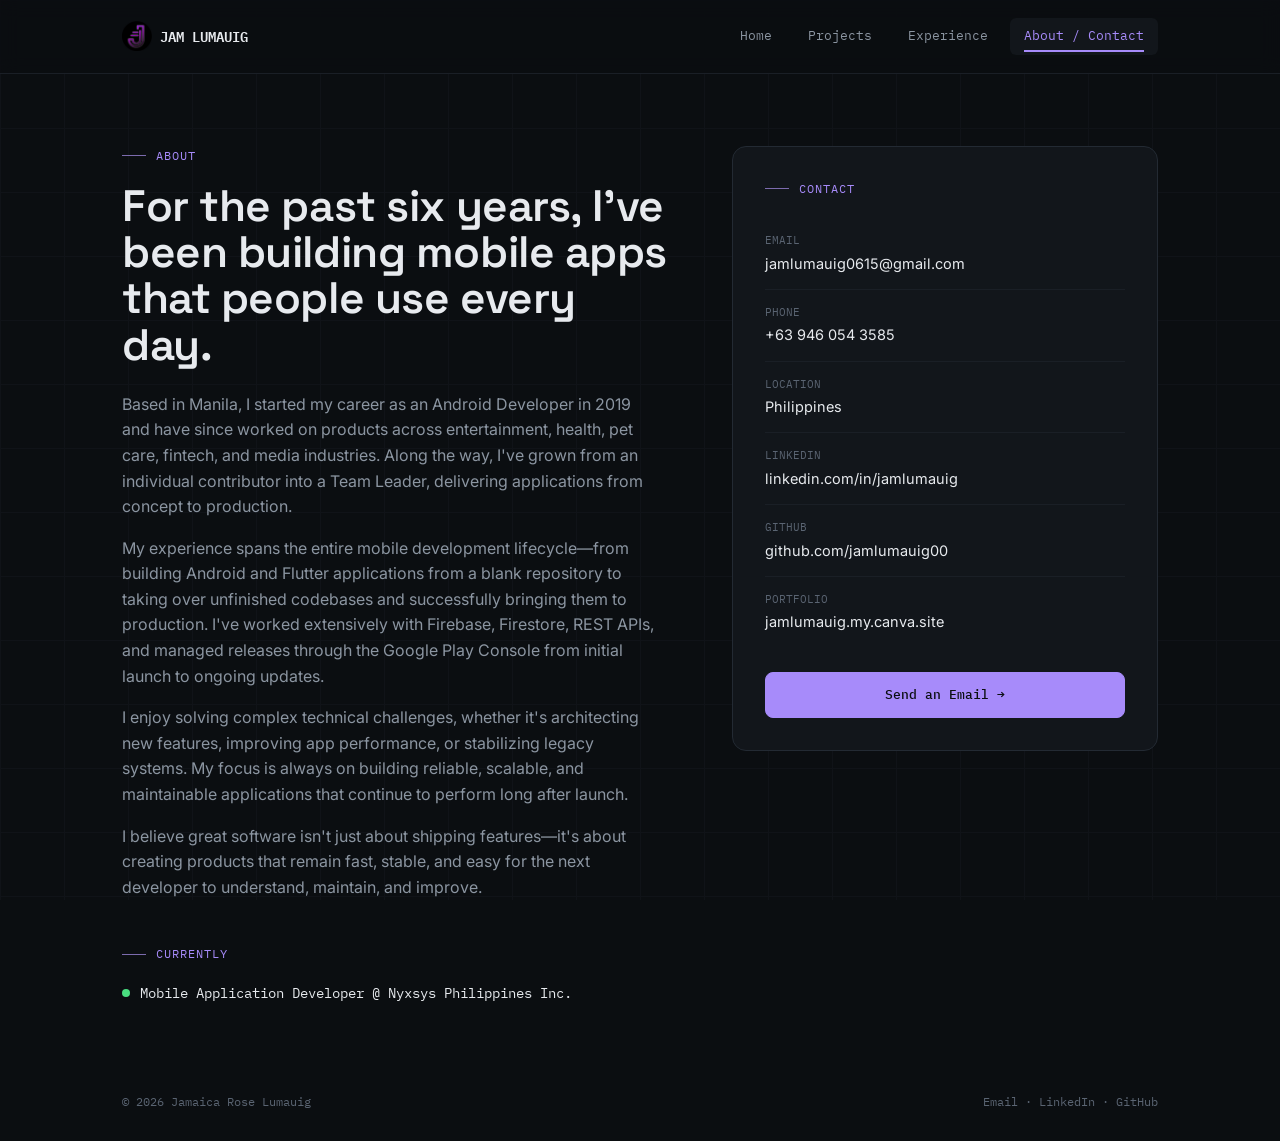
==== about.html @ c299384c "portfolio ni jam" ====
<!DOCTYPE html>
<html lang="en">
<head>
<meta charset="UTF-8">
<meta name="viewport" content="width=device-width, initial-scale=1.0">
<title>About &amp; Contact — Jamaica Rose Lumauig</title>
<link rel="icon" type="image/png" href="assets/navlogo.png">
<link rel="stylesheet" href="style.css">
</head>
<body>

<header class="site-nav">
  <div class="nav-inner">
    <a href="index.html" class="nav-mark">
      <img src="assets/navlogo.png" alt="Jamaica Rose Lumauig" class="nav-mark-logo">
      <span>JAM LUMAUIG</span>
    </a>
    <nav class="nav-links">
      <a href="index.html">Home</a>
      <a href="projects.html">Projects</a>
      <a href="experience.html">Experience</a>
      <a href="about.html" class="active">About / Contact</a>
    </nav>
  </div>
</header>

<main class="wrap">

  <section class="section" style="padding-top:72px;">
    <div style="display:flex; gap:56px; flex-wrap:wrap;">

      <div style="flex:1.3; min-width:320px;">
        <div class="eyebrow load-in load-in-1">About</div>
        <h1 class="load-in load-in-2" style="font-size:clamp(32px,4.5vw,44px);">For the past six years, I've been building mobile apps that people use every day.</h1>

       <p class="load-in load-in-3" style="color:var(--text-dim); font-size:16px; margin-top:24px; max-width:540px;">
        Based in Manila, I started my career as an Android Developer in 2019 and have since worked on products across entertainment, health, pet care, fintech, and media industries. Along the way, I've grown from an individual contributor into a Team Leader, delivering applications from concept to production.
      </p>

      <p class="load-in load-in-3" style="color:var(--text-dim); font-size:16px; margin-top:16px; max-width:540px;">
        My experience spans the entire mobile development lifecycle—from building Android and Flutter applications from a blank repository to taking over unfinished codebases and successfully bringing them to production. I've worked extensively with Firebase, Firestore, REST APIs, and managed releases through the Google Play Console from initial launch to ongoing updates.
      </p>

      <p class="load-in load-in-4" style="color:var(--text-dim); font-size:16px; margin-top:16px; max-width:540px;">
        I enjoy solving complex technical challenges, whether it's architecting new features, improving app performance, or stabilizing legacy systems. My focus is always on building reliable, scalable, and maintainable applications that continue to perform long after launch.
      </p>

      <p class="load-in load-in-4" style="color:var(--text-dim); font-size:16px; margin-top:16px; max-width:540px;">
        I believe great software isn't just about shipping features—it's about creating products that remain fast, stable, and easy for the next developer to understand, maintain, and improve.
      </p>
        <div class="eyebrow load-in load-in-4" style="margin-top:44px;">Currently</div>
        <div class="load-in load-in-4" style="display:flex; align-items:center; gap:10px; font-family:var(--font-mono); font-size:14px;">
          <span class="pulse" style="width:8px; height:8px; border-radius:50%; background:var(--signal); display:inline-block;"></span>
          Mobile Application Developer @ Nyxsys Philippines Inc.
        </div>
      </div>

      <!-- CONTACT CARD -->
      <div style="flex:1; min-width:280px;">
        <div class="reveal lift-card" style="background:var(--bg-raised); border:1px solid var(--border); border-radius:14px; padding:32px; position:sticky; top:96px;">
          <div class="eyebrow" style="margin-bottom:20px;">Contact</div>

          <a href="mailto:jamlumauig0615@gmail.com" style="display:flex; flex-direction:column; gap:2px; padding:14px 0; border-bottom:1px solid var(--border-soft);">
            <span style="font-family:var(--font-mono); font-size:11px; color:var(--text-faint);">EMAIL</span>
            <span style="font-size:14.5px;">jamlumauig0615@gmail.com</span>
          </a>

          <a href="tel:+639460543585" style="display:flex; flex-direction:column; gap:2px; padding:14px 0; border-bottom:1px solid var(--border-soft);">
            <span style="font-family:var(--font-mono); font-size:11px; color:var(--text-faint);">PHONE</span>
            <span style="font-size:14.5px;">+63 946 054 3585</span>
          </a>

          <div style="display:flex; flex-direction:column; gap:2px; padding:14px 0; border-bottom:1px solid var(--border-soft);">
            <span style="font-family:var(--font-mono); font-size:11px; color:var(--text-faint);">LOCATION</span>
            <span style="font-size:14.5px;">Philippines</span>
          </div>

          <a href="https://linkedin.com/in/jamlumauig" style="display:flex; flex-direction:column; gap:2px; padding:14px 0; border-bottom:1px solid var(--border-soft);">
            <span style="font-family:var(--font-mono); font-size:11px; color:var(--text-faint);">LINKEDIN</span>
            <span style="font-size:14.5px;">linkedin.com/in/jamlumauig</span>
          </a>

          <a href="https://github.com/jamlumauig00" style="display:flex; flex-direction:column; gap:2px; padding:14px 0; border-bottom:1px solid var(--border-soft);">
            <span style="font-family:var(--font-mono); font-size:11px; color:var(--text-faint);">GITHUB</span>
            <span style="font-size:14.5px;">github.com/jamlumauig00</span>
          </a>

          <a href="https://jamlumauig.my.canva.site" style="display:flex; flex-direction:column; gap:2px; padding:14px 0;">
            <span style="font-family:var(--font-mono); font-size:11px; color:var(--text-faint);">PORTFOLIO</span>
            <span style="font-size:14.5px;">jamlumauig.my.canva.site</span>
          </a>

          <a href="mailto:jamlumauig0615@gmail.com" class="btn btn-primary" style="width:100%; justify-content:center; margin-top:24px;">Send an Email →</a>
        </div>
      </div>

    </div>
  </section>

</main>

<footer class="wrap">
  <span>© 2026 Jamaica Rose Lumauig</span>
  <span>
    <a href="mailto:jamlumauig0615@gmail.com">Email</a> ·
    <a href="https://linkedin.com/in/jamlumauig">LinkedIn</a> ·
    <a href="https://github.com/jamlumauig00">GitHub</a>
  </span>
</footer>

<script src="script.js"></script>
</body>
</html>
---- style.css ----
/* ============================================
   Jamaica Rose Lumauig — Mobile Dev Portfolio
   ============================================ */

@import url('https://fonts.googleapis.com/css2?family=Space+Grotesk:wght@400;500;600;700&family=IBM+Plex+Mono:wght@400;500;600&family=Inter:wght@400;500;600&display=swap');

:root {
  --bg: #0B0E11;
  --bg-raised: #12161B;
  --bg-raised-2: #171C22;
  --border: #232A33;
  --border-soft: #1A1F26;
  --text: #E7EAEE;
  --text-dim: #8B95A1;
  --text-faint: #5A6472;
  --accent: #A78BFA;
  --accent-dim: #7C6BAE;
  --signal: #4ADE80;
  --signal-dim: #2F8F5A;

  --font-display: 'Space Grotesk', sans-serif;
  --font-mono: 'IBM Plex Mono', monospace;
  --font-body: 'Inter', sans-serif;
}

* { box-sizing: border-box; margin: 0; padding: 0; }

html { scroll-behavior: smooth; }

html, body { overflow-x: hidden; }

body {
  background: var(--bg);
  color: var(--text);
  font-family: var(--font-body);
  line-height: 1.6;
  -webkit-font-smoothing: antialiased;
  overflow-wrap: break-word;
  padding-bottom: 30px;
}

body::before {
  content: '';
  position: fixed;
  inset: 0;
  background-image:
    linear-gradient(var(--border-soft) 1px, transparent 1px),
    linear-gradient(90deg, var(--border-soft) 1px, transparent 1px);
  background-size: 64px 64px;
  opacity: 0.35;
  pointer-events: none;
  z-index: 0;
}

a { color: inherit; text-decoration: none; }

.wrap {
  max-width: 1100px;
  margin: 0 auto;
  padding: 0 32px;
  position: relative;
  z-index: 1;
}

/* ---------- Nav ---------- */
header.site-nav {
  position: sticky;
  top: 0;
  z-index: 50;
  background: rgba(11, 14, 17, 0.85);
  backdrop-filter: blur(10px);
  border-bottom: 1px solid var(--border-soft);
}

.nav-inner {
  max-width: 1100px;
  margin: 0 auto;
  padding: 18px 32px;
  display: flex;
  justify-content: space-between;
  align-items: center;
}

.nav-mark {
  font-family: var(--font-mono);
  font-size: 14px;
  font-weight: 600;
  color: var(--text);
  display: flex;
  align-items: center;
  gap: 8px;
}

.nav-mark img {
  display: block;
}

.nav-mark-logo {
  width: 30px;
  height: 30px;
  object-fit: contain;
  border-radius: 8px;
}

.brand-logo-wrap {
  display: inline-flex;
  align-items: center;
  justify-content: center;
  width: min(180px, 100%);
  margin-bottom: 18px;
}

.brand-logo {
  width: 100%;
  height: auto;
  display: block;
  object-fit: contain;
}

.sr-only {
  position: absolute;
  width: 20px;
  height: 10px;
  padding: 0;
  margin: -1px;
  clip: rect(0, 0, 0, 0);
  white-space: nowrap;
color: wheat;}


.nav-links {
  display: flex;
  gap: 8px;
  font-family: var(--font-mono);
  font-size: 13px;
}

.nav-links a {
  padding: 8px 14px;
  border-radius: 6px;
  color: var(--text-dim);
  transition: color 0.15s, background 0.15s;
}

.nav-links a:hover { color: var(--text); background: var(--bg-raised); }
.nav-links a.active { color: var(--accent); background: var(--bg-raised); }

/* ---------- Eyebrow / labels ---------- */
.eyebrow {
  font-family: var(--font-mono);
  font-size: 12px;
  letter-spacing: 0.08em;
  text-transform: uppercase;
  color: var(--accent);
  display: flex;
  align-items: center;
  gap: 10px;
  margin-bottom: 18px;
}

.eyebrow::before {
  content: '';
  width: 24px;
  height: 1px;
  background: var(--accent-dim);
}

/* ---------- Headings ---------- */
h1, h2, h3 {
  font-family: var(--font-display);
  font-weight: 600;
  letter-spacing: -0.01em;
  color: var(--text);
}

h1 { font-size: clamp(40px, 6vw, 64px); line-height: 1.05; }
h2 { font-size: clamp(28px, 4vw, 38px); line-height: 1.15; }
h3 { font-size: 19px; }

.section {
  padding: 88px 0;
  border-bottom: 1px solid var(--border-soft);
  position: relative;
  z-index: 1;
}

.section:last-of-type { border-bottom: none; }

/* ---------- Buttons ---------- */
.btn {
  display: inline-flex;
  align-items: center;
  gap: 8px;
  font-family: var(--font-mono);
  font-size: 13px;
  font-weight: 500;
  padding: 12px 22px;
  border-radius: 8px;
  border: 1px solid var(--border);
  transition: border-color 0.15s, transform 0.15s, background 0.15s;
}

.btn-primary {
  background: var(--accent);
  color: #0B0E11;
  border-color: var(--accent);
}
.btn-primary:hover { transform: translateY(-1px); background: #B8A2FC; }

.btn-ghost {
  color: var(--text);
  background: var(--bg-raised);
}
.btn-ghost:hover { border-color: var(--accent-dim); transform: translateY(-1px); }

/* ---------- Tags / tech pills ---------- */
.tag-row {
  display: flex;
  flex-wrap: wrap;
  gap: 8px;
}

.tag {
  font-family: var(--font-mono);
  font-size: 12px;
  padding: 5px 11px;
  border-radius: 5px;
  background: var(--bg-raised);
  border: 1px solid var(--border);
  color: var(--text-dim);
}

/* ---------- Phone frame (signature element) ---------- */
.phone-frame {
  width: 220px;
  height: 460px;
  border-radius: 32px;
  border: 6px solid #1C2128;
  background: #05070A;
  position: relative;
  overflow: hidden;
  box-shadow:
    0 0 0 1px var(--border),
    0 30px 60px -20px rgba(167, 139, 250, 0.18),
    0 10px 30px rgba(0,0,0,0.5);
  flex-shrink: 0;
  transition: transform 0.25s ease-out, box-shadow 0.25s ease-out;
  transform-style: preserve-3d;
  will-change: transform;
}
.phone-frame:hover {
  box-shadow:
    0 0 0 1px var(--border),
    0 40px 80px -20px rgba(167, 139, 250, 0.3),
    0 10px 30px rgba(0,0,0,0.5);
}

.phone-frame::before {
  content: '';
  position: absolute;
  top: 14px;
  left: 50%;
  transform: translateX(-50%);
  width: 64px;
  height: 6px;
  border-radius: 4px;
  background: #1C2128;
  z-index: 3;
}

.phone-frame img {
  width: 100%;
  height: 100%;
  object-fit: cover;
  display: block;
}

.phone-frame .placeholder {
  width: 100%;
  height: 100%;
  display: flex;
  align-items: center;
  justify-content: center;
  font-family: var(--font-mono);
  font-size: 11px;
  color: var(--text-faint);
  text-align: center;
  padding: 20px;
  background:
    repeating-linear-gradient(45deg, #0E1216, #0E1216 10px, #0B0E11 10px, #0B0E11 20px);
}

.hero-art {
  width: 100%;
  max-width: 320px;
  display: flex;
  align-items: center;
  justify-content: center;
  position: relative;
  padding: 0;
  margin: 0;
  align-self: stretch;
  height: 100%;
  animation: heroFloat 6.5s ease-in-out infinite;
}

.hero-art::before {
  content: '';
  position: absolute;
  inset: 10px 0;
  border-radius: 28px;
  background:
    radial-gradient(circle at 50% 30%, rgba(167,139,250,0.18), transparent 42%),
    radial-gradient(circle at 50% 70%, rgba(74,222,128,0.1), transparent 50%);
  filter: blur(10px);
  z-index: -1;
  animation: heroGlow 4.5s ease-in-out infinite;
}

.hero-art img {
  width: 100%;
  height: 100%;
  display: block;
  object-fit: contain;
  filter: drop-shadow(0 22px 40px rgba(0, 0, 0, 0.45));
  transform-origin: center 65%;
  animation: heroPulse 4.5s ease-in-out infinite;
}

.hero-copy {
  display: flex;
  flex-direction: column;
  justify-content: center;
}

.hero-layout {
  display: grid;
  grid-template-columns: minmax(280px, 0.82fr) minmax(0, 1.18fr);
  column-gap: 56px;
  row-gap: 16px;
  align-items: start;
}

.hero-art {
  grid-column: 1;
  grid-row: 1;
  align-self: stretch;
  justify-self: start;
}

.hero-headline {
  grid-column: 2;
  grid-row: 1;
  align-self: start;
  padding-top: 22px;
}

.hero-body {
  grid-column: 2;
  grid-row: 2;
  max-width: 820px;
  margin-top: 6px;
}

.hero-headline h1 {
  font-size: clamp(58px, 7.2vw, 96px);
  line-height: 0.95;
  letter-spacing: -0.05em;
  max-width: 920px;
}

.hero-body p {
  margin-top: 0 !important;
  max-width: 760px !important;
  line-height: 1.72;
}

@keyframes heroFloat {
  0%, 100% { transform: translateY(0px); }
  50% { transform: translateY(-10px); }
}

@keyframes heroGlow {
  0%, 100% { opacity: 0.7; transform: scale(0.98); }
  50% { opacity: 1; transform: scale(1.03); }
}

@keyframes heroPulse {
  0%, 100% { transform: scale(1) rotate(-1deg); }
  50% { transform: scale(1.03) rotate(1deg); }
}

/* ---------- Footer ---------- */
footer {
  padding: 48px 0 64px;
  font-family: var(--font-mono);
  font-size: 12px;
  color: var(--text-faint);
  display: flex;
  justify-content: space-between;
  flex-wrap: wrap;
  gap: 12px;
}

footer a:hover { color: var(--accent); }

/* ---------- Responsive ---------- */
@media (max-width: 720px) {
  .wrap { padding: 0 20px; }
  .nav-inner { padding: 14px 20px; }
  .nav-links { font-size: 12px; gap: 2px; }
  .nav-links a { padding: 7px 9px; }
  .section { padding: 56px 0; }

  /* Flex/grid layout blocks across pages use inline min-width/columns
     for desktop; relax them so nothing overflows on narrow viewports. */
  [style*="min-width"] { min-width: 0 !important; }
  [style*="grid-template-columns:1fr 1fr"] { grid-template-columns: 1fr !important; }

  .phone-frame { width: 190px; height: 396px; }

  [style*="gap:48px"],
  [style*="gap:56px"],
  [style*="gap:64px"] {
    gap: 32px !important;
  }
}

@media (max-width: 480px) {
  .wrap { padding: 0 16px; }
  .nav-inner { padding: 12px 16px; flex-wrap: wrap; gap: 10px; justify-content: center; }
  .nav-mark { font-size: 12px; }
  .nav-links { width: 100%; justify-content: center; }
  .phone-frame { width: 168px; height: 350px; }
  .project-modal { padding: 14px; }
  .project-modal-panel { padding: 20px; }
  .project-card { padding-left: 16px; padding-right: 16px; margin-left: -16px; margin-right: -16px; }
}

/* ---------- Focus visibility ---------- */
a:focus-visible, button:focus-visible {
  outline: 2px solid var(--accent);
  outline-offset: 2px;
}

/* ============================================
   ANIMATION SYSTEM
   ============================================ */

/* Scroll reveal */
.reveal {
  opacity: 0;
  transform: translateY(28px);
  transition: opacity 0.7s cubic-bezier(.21,.8,.32,1), transform 0.7s cubic-bezier(.21,.8,.32,1);
}
.reveal.in-view { opacity: 1; transform: translateY(0); }
.reveal-delay-1 { transition-delay: 0.08s; }
.reveal-delay-2 { transition-delay: 0.16s; }
.reveal-delay-3 { transition-delay: 0.24s; }
.reveal-delay-4 { transition-delay: 0.32s; }

/* No-JS fallback: if JS hasn't run within ~1.2s (or doesn't run at all),
   force content visible so nothing stays permanently hidden */
@keyframes forceVisible { to { opacity: 1; transform: none; } }
.reveal { animation: forceVisible 0.01s linear 1.4s forwards; }
.reveal.in-view { animation: none; }

/* Page-load entrance */
@keyframes fadeUp {
  from { opacity: 0; transform: translateY(22px); }
  to { opacity: 1; transform: translateY(0); }
}
.load-in { animation: fadeUp 0.8s cubic-bezier(.21,.8,.32,1) both; }
.load-in-1 { animation-delay: 0.05s; }
.load-in-2 { animation-delay: 0.15s; }
.load-in-3 { animation-delay: 0.28s; }
.load-in-4 { animation-delay: 0.4s; }

/* Nav entrance */
@keyframes navDrop {
  from { opacity: 0; transform: translateY(-12px); }
  to { opacity: 1; transform: translateY(0); }
}
.site-nav { animation: navDrop 0.5s ease both; }

/* Ambient glow drift behind hero */
@keyframes drift {
  0%, 100% { transform: translate(0,0) scale(1); }
  50% { transform: translate(20px,-24px) scale(1.08); }
}
.glow-orb {
  position: absolute;
  border-radius: 50%;
  filter: blur(70px);
  opacity: 0.35;
  pointer-events: none;
  z-index: 0;
  animation: drift 12s ease-in-out infinite;
}

/* Pulse dot (live indicator) */
@keyframes pulseDot {
  0% { box-shadow: 0 0 0 0 rgba(74,222,128,0.55); }
  70% { box-shadow: 0 0 0 8px rgba(74,222,128,0); }
  100% { box-shadow: 0 0 0 0 rgba(74,222,128,0); }
}
.pulse { animation: pulseDot 2s infinite; }

/* Card hover lift */
.lift-card {
  transition: transform 0.25s cubic-bezier(.21,.8,.32,1), border-color 0.25s, box-shadow 0.25s;
}
.lift-card:hover {
  transform: translateY(-5px);
  border-color: var(--accent-dim) !important;
  box-shadow: 0 16px 32px -12px rgba(167,139,250,0.18);
}

/* Stat count-up target (JS toggles class) */
.stat-num { font-variant-numeric: tabular-nums; }

/* Button shimmer */
.btn-primary {
  position: relative;
  overflow: hidden;
}
.btn-primary::after {
  content: '';
  position: absolute;
  top: 0; left: -120%;
  width: 60%; height: 100%;
  background: linear-gradient(120deg, transparent, rgba(255,255,255,0.45), transparent);
  transform: skewX(-20deg);
  transition: left 0.6s ease;
}
.btn-primary:hover::after { left: 140%; }

/* Tag pop on hover */
.tag { transition: border-color 0.2s, color 0.2s, transform 0.2s; }
.tag:hover { border-color: var(--accent-dim); color: var(--text); transform: translateY(-1px); }

/* Underline draw for nav links */
.nav-links a { position: relative; }
.nav-links a::before {
  content: '';
  position: absolute;
  left: 14px; right: 14px; bottom: 3px;
  height: 1.5px;
  background: var(--accent);
  transform: scaleX(0);
  transform-origin: left;
  transition: transform 0.25s ease;
}
.nav-links a:hover::before,
.nav-links a.active::before { transform: scaleX(1); }

/* Timeline node grow-in */
@keyframes nodeGrow {
  from { transform: scale(0); }
  to { transform: scale(1); }
}
.role.in-view::before { animation: nodeGrow 0.4s cubic-bezier(.34,1.56,.64,1) both; }

/* ============================================
   MOCK APP SCREENS (inside phone frames)
   ============================================ */
.app-screen {
  width: 100%;
  height: 100%;
  position: relative;
  background: linear-gradient(165deg, #0E1318, #090C10);
  display: flex;
  flex-direction: column;
  font-family: var(--font-body);
  overflow: hidden;
}

.app-statusbar {
  display: flex;
  justify-content: space-between;
  padding: 18px 16px 6px;
  font-family: var(--font-mono);
  font-size: 9px;
  color: var(--text-faint);
}

.app-topbar {
  padding: 4px 16px 14px;
  display: flex;
  align-items: center;
  justify-content: space-between;
}
.app-topbar .app-title { font-family: var(--font-display); font-size: 15px; font-weight: 600; color: var(--text); }
.app-topbar .app-badge {
  font-family: var(--font-mono);
  font-size: 8px;
  padding: 3px 7px;
  border-radius: 20px;
  background: rgba(74,222,128,0.12);
  color: var(--signal);
  display: flex;
  align-items: center;
  gap: 4px;
  white-space: nowrap;
  flex-shrink: 0;
}
.app-badge .d { width:5px; height:5px; border-radius:50%; background:var(--signal); }

.app-body { flex: 1; padding: 0 14px 14px; overflow: hidden; }

/* Generic shimmer skeleton */
@keyframes shimmer {
  0% { background-position: -200px 0; }
  100% { background-position: 200px 0; }
}
.skel {
  background: linear-gradient(90deg, #161B22 25%, #1F2530 37%, #161B22 63%);
  background-size: 400px 100%;
  animation: shimmer 1.8s infinite linear;
  border-radius: 6px;
}

/* card row */
.app-card {
  background: var(--bg-raised);
  border: 1px solid var(--border-soft);
  border-radius: 10px;
  padding: 10px;
  margin-bottom: 9px;
  display: flex;
  gap: 10px;
  align-items: center;
}
.app-card .thumb {
  width: 38px; height: 38px;
  border-radius: 8px;
  flex-shrink: 0;
}
.app-card .lines { flex: 1; display: flex; flex-direction: column; gap: 5px; }
.app-line { height: 7px; border-radius: 3px; }
.app-line.w60 { width: 60%; }
.app-line.w40 { width: 40%; }
.app-line.w80 { width: 80%; }

/* progress ring */
.ring-wrap { display:flex; align-items:center; justify-content:center; padding: 14px 0 6px; }
.ring-label {
  position:absolute;
  font-family: var(--font-display);
  font-size: 18px;
  font-weight: 600;
  color: var(--text);
}
@keyframes ringFill {
  from { stroke-dashoffset: 220; }
}

/* feed slide-in */
@keyframes feedIn {
  from { opacity: 0; transform: translateX(14px); }
  to { opacity: 1; transform: translateX(0); }
}
.feed-item { animation: feedIn 0.5s ease both; }

/* tab pill switcher */
.app-tabs {
  display: flex;
  background: var(--bg-raised-2);
  border-radius: 9px;
  padding: 3px;
  margin-bottom: 12px;
  position: relative;
}
.app-tabs span {
  flex: 1;
  text-align: center;
  font-family: var(--font-mono);
  font-size: 9px;
  padding: 7px 0;
  border-radius: 7px;
  color: var(--text-faint);
  position: relative;
  z-index: 1;
}
.app-tab-pill {
  position: absolute;
  top: 3px; bottom: 3px; left: 3px;
  width: calc(50% - 3px);
  background: var(--accent);
  border-radius: 7px;
  z-index: 0;
}
@keyframes tabSlide {
  0%, 40% { transform: translateX(0); }
  50%, 90% { transform: translateX(100%); }
  100% { transform: translateX(0); }
}
.app-tab-pill.animate { animation: tabSlide 4s ease-in-out infinite; }
@keyframes tabTextSwap {
  0%, 40% { color: #0B0E11; }
  41%, 100% { color: var(--text-faint); }
}

/* signage cycling frames */
.signage-slide {
  position: absolute;
  inset: 0;
  opacity: 0;
  display: flex;
  align-items: center;
  justify-content: center;
  flex-direction: column;
  gap: 8px;
}
@keyframes signageCycle {
  0%, 28% { opacity: 1; }
  33%, 100% { opacity: 0; }
}
.signage-slide.s1 { animation: signageCycle 9s infinite; }
.signage-slide.s2 { animation: signageCycle 9s infinite; animation-delay: 3s; }
.signage-slide.s3 { animation: signageCycle 9s infinite; animation-delay: 6s; }

/* checkmark draw */
@keyframes checkPop {
  0% { transform: scale(0); }
  60% { transform: scale(1.25); }
  100% { transform: scale(1); }
}
.check-pop { animation: checkPop 0.5s cubic-bezier(.34,1.56,.64,1) both; }

/* heartbeat */
@keyframes heartbeat {
  0%, 100% { transform: scale(1); }
  15% { transform: scale(1.18); }
  30% { transform: scale(1); }
  45% { transform: scale(1.12); }
  60% { transform: scale(1); }
}
.heartbeat { animation: heartbeat 2.2s ease-in-out infinite; }

/* route destination pulse (Commuter Guide) */
@keyframes routePulse {
  0%, 100% { box-shadow: 0 0 6px 0px rgba(167,139,250,0.6); transform: scale(1); }
  50% { box-shadow: 0 0 12px 4px rgba(167,139,250,0.35); transform: scale(1.15); }
}
.route-pulse { animation: routePulse 1.8s ease-in-out infinite; }

/* loading bar */
@keyframes loadBar {
  0% { width: 0%; }
  70% { width: 100%; }
  100% { width: 100%; }
}
.load-bar-fill { animation: loadBar 2.6s cubic-bezier(.3,.7,.4,1) infinite; }

@media (prefers-reduced-motion: reduce) {
  * { transition: none !important; scroll-behavior: auto !important; animation: none !important; }
  .reveal { opacity: 1; transform: none; }
}


/* ============================================
   CLICKABLE PROJECT MODAL
   ============================================ */
.project-card {
  cursor: pointer;
  border-radius: 16px;
  padding-left: 18px;
  padding-right: 18px;
  margin-left: -18px;
  margin-right: -18px;
  transition: background 0.2s ease, transform 0.2s ease, box-shadow 0.2s ease;
}
.project-card:hover {
  background: rgba(167, 139, 250, 0.035);
  box-shadow: inset 0 0 0 1px rgba(167, 139, 250, 0.12);
}
.project-card:focus-visible {
  outline: 2px solid var(--accent);
  outline-offset: 4px;
}
.project-card h2::after {
  content: '  →';
  color: var(--accent);
  opacity: 0;
  transition: opacity 0.2s ease, transform 0.2s ease;
  display: inline-block;
}
.project-card:hover h2::after,
.project-card:focus-visible h2::after {
  opacity: 1;
  transform: translateX(3px);
}

.project-modal {
  position: fixed;
  inset: 0;
  z-index: 999;
  display: none;
  align-items: center;
  justify-content: center;
  padding: 24px;
}
.project-modal.open {   display: flex; }
.project-modal-backdrop {
  position: absolute;
  inset: 0;
  background: rgba(5, 7, 10, 0.76);
  backdrop-filter: blur(12px);
}
.project-modal-panel {
  position: relative;
  width: min(960px, 100%);
  max-height: 90vh;
  overflow-y: auto;
  background: var(--bg-raised);
  border: 1px solid var(--border);
  border-radius: 18px;
  padding: 32px;
  z-index: 1;
}

.project-modal-grid {
  display: grid;
  grid-template-columns: 1fr 1.1fr;
  gap: 32px;
  align-items: start;
}

.project-modal-close {
  position: absolute;
  top: 16px;
  right: 16px;
  width: 42px;
  height: 42px;
  border-radius: 50%;
  border: 1px solid var(--border);
  background: rgba(18, 22, 27, 0.9);
  backdrop-filter: blur(8px);

  display: flex;
  align-items: center;
  justify-content: center;

  color: var(--text);
  font-size: 22px;
  line-height: 1;
  cursor: pointer;
  z-index: 10;

  transition: all 0.2s ease;
}

.project-modal-close:hover {
  background: var(--accent);
  color: #000000;
  transform: rotate(90deg);
  border-color: var(--accent);
  
}

.project-modal-close:active {
  transform: rotate(90deg) scale(0.95);
  
}

@media (max-width: 760px) {
  .project-modal-grid {
    grid-template-columns: 1fr;
  }

  .project-modal-panel {
    padding: 24px;
  }
}

.project-modal-close:hover { 
  border-color: var(--accent-dim); 
  color: #000000;
  
}
.project-modal-desc {
  color: var(--text-dim);
  font-size: 15px;
  margin: 16px 0 22px;
}
.project-link-row {
  display: flex;
  gap: 10px;
  flex-wrap: wrap;
  margin-top: 24px;
}
.project-link-note {
  margin-top: 14px;
  color: var(--text-faint);
  font-family: var(--font-mono);
  font-size: 11px;
}
.project-screenshot-grid {
  display: grid;
  grid-template-columns: repeat(2, minmax(0, 1fr));
  gap: 14px;
}
.project-shot {
  min-height: 210px;
  border-radius: 16px;
  border: 1px solid var(--border-soft);
  background:
    radial-gradient(circle at 20% 15%, rgba(167,139,250,0.18), transparent 34%),
    linear-gradient(145deg, #111820, #090C10);
  overflow: hidden;
  position: relative;
  display: flex;
  align-items: center;
  justify-content: center;
  padding: 18px;
}
.project-shot img {
  width: 100%;
  height: 100%;
  object-fit: contain;
  background: #07090c;
  border-radius: 12px;
  display: block;
}
.project-shot-placeholder {
  text-align: center;
  color: var(--text-faint);
  font-family: var(--font-mono);
  font-size: 11px;
}
.project-shot-placeholder strong {
  display: block;
  color: var(--text-dim);
  font-family: var(--font-display);
  font-size: 17px;
  margin-bottom: 6px;
}
body.modal-lock { overflow: hidden; }

@media (max-width: 820px) {
  .project-modal-grid { grid-template-columns: 1fr; }
}

@media (max-width: 480px) {
  .project-shot { min-height: 150px; }
}

@media (max-width: 900px) {
  .hero-layout {
    grid-template-columns: 1fr;
    gap: 28px !important;
  }

  .hero-art {
    width: min(360px, 100%);
    max-width: 360px;
    height: auto;
    justify-self: center;
  }

  .hero-art img {
    height: auto;
  }

  .hero-headline {
    padding-top: 0;
  }

  .hero-headline h1 {
    font-size: clamp(42px, 10vw, 64px);
    line-height: 0.98;
  }

  .hero-body {
    grid-column: auto;
    grid-row: auto;
    max-width: none;
  }
}

@media (max-width: 640px) {
  .hero-layout {
    gap: 22px !important;
  }

  .hero-art {
    width: min(280px, 100%);
    max-width: 280px;
  }

  .hero-art::before {
    inset: 6px 0;
  }
}
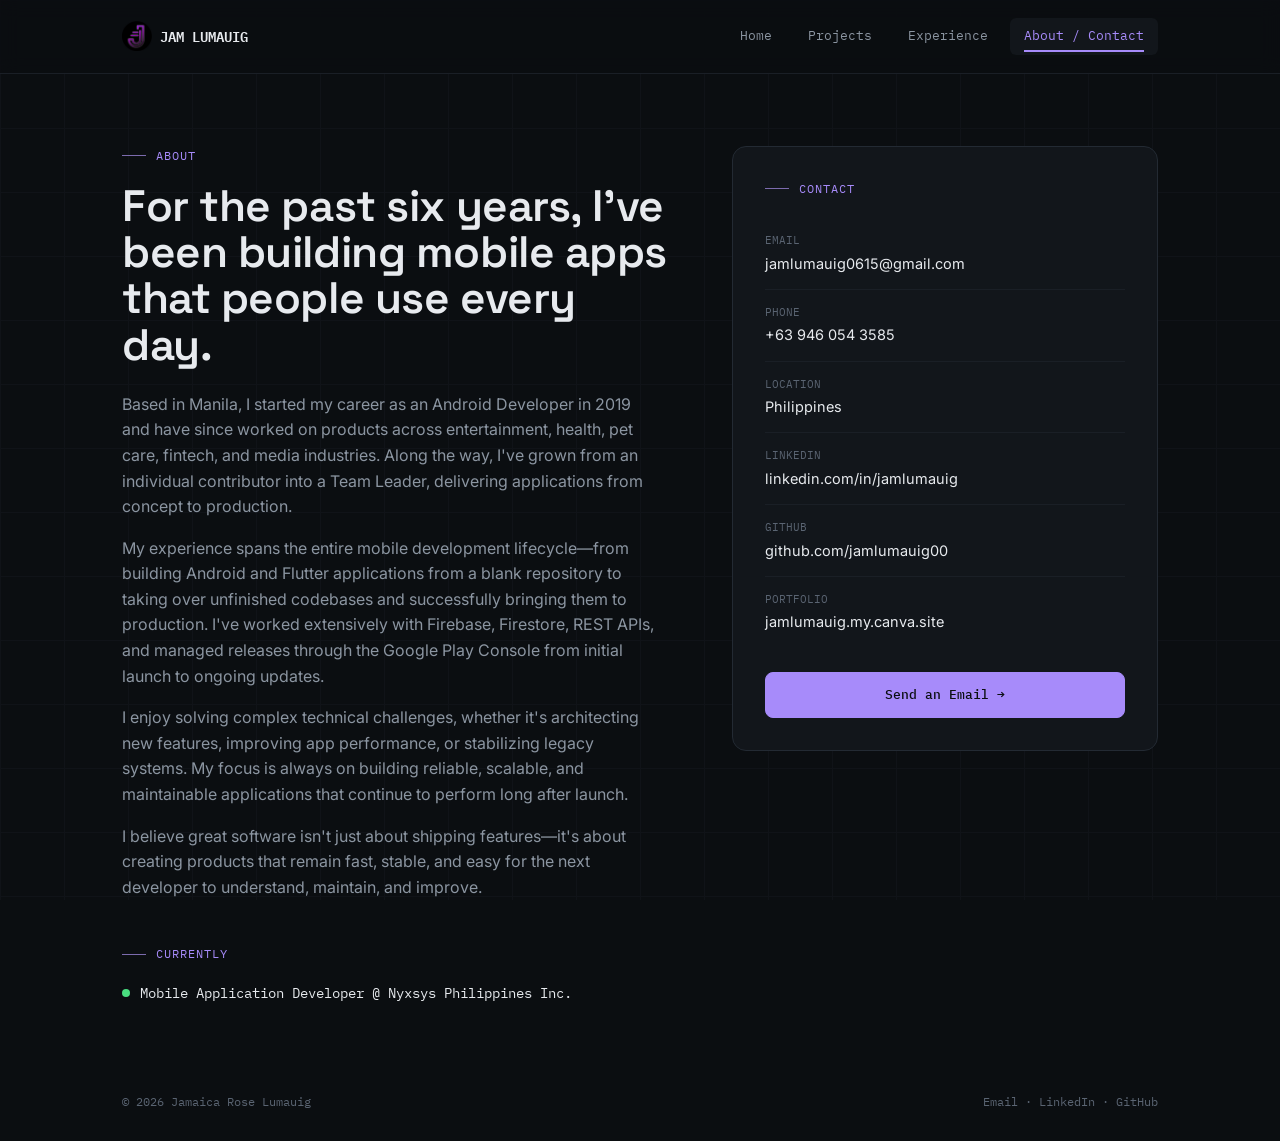
==== commit f2df881d: "portfolio ni jam" ====
--- a/about.html
+++ b/about.html
@@ -26,12 +26,12 @@
 
 <main class="wrap">
 
-  <section class="section" style="padding-top:72px;">
-    <div style="display:flex; gap:56px; flex-wrap:wrap;">
+  <section class="section about-hero" style="padding-top:72px;">
+    <div class="about-layout">
 
-      <div style="flex:1.3; min-width:320px;">
+      <div class="about-copy">
         <div class="eyebrow load-in load-in-1">About</div>
-        <h1 class="load-in load-in-2" style="font-size:clamp(32px,4.5vw,44px);">For the past six years, I've been building mobile apps that people use every day.</h1>
+        <h1 class="load-in load-in-2 about-title">For the past six years, I've been building mobile apps that people use every day.</h1>
 
        <p class="load-in load-in-3" style="color:var(--text-dim); font-size:16px; margin-top:24px; max-width:540px;">
         Based in Manila, I started my career as an Android Developer in 2019 and have since worked on products across entertainment, health, pet care, fintech, and media industries. Along the way, I've grown from an individual contributor into a Team Leader, delivering applications from concept to production.
@@ -56,8 +56,8 @@
       </div>
 
       <!-- CONTACT CARD -->
-      <div style="flex:1; min-width:280px;">
-        <div class="reveal lift-card" style="background:var(--bg-raised); border:1px solid var(--border); border-radius:14px; padding:32px; position:sticky; top:96px;">
+      <div class="about-contact">
+        <div class="reveal lift-card about-card">
           <div class="eyebrow" style="margin-bottom:20px;">Contact</div>
 
           <a href="mailto:jamlumauig0615@gmail.com" style="display:flex; flex-direction:column; gap:2px; padding:14px 0; border-bottom:1px solid var(--border-soft);">
--- a/style.css
+++ b/style.css
@@ -335,9 +335,9 @@
 
 .hero-layout {
   display: grid;
-  grid-template-columns: minmax(280px, 0.82fr) minmax(0, 1.18fr);
-  column-gap: 56px;
-  row-gap: 16px;
+  grid-template-columns: clamp(220px, 24vw, 320px) minmax(0, 1fr);
+  column-gap: clamp(24px, 4vw, 56px);
+  row-gap: 18px;
   align-items: start;
 }
 
@@ -346,6 +346,7 @@
   grid-row: 1;
   align-self: stretch;
   justify-self: start;
+  max-width: none;
 }
 
 .hero-headline {
@@ -359,20 +360,51 @@
   grid-column: 2;
   grid-row: 2;
   max-width: 820px;
-  margin-top: 6px;
+  margin-top: 2px;
 }
 
 .hero-headline h1 {
-  font-size: clamp(58px, 7.2vw, 96px);
-  line-height: 0.95;
+  font-size: clamp(48px, 5.8vw, 88px);
+  line-height: 0.98;
   letter-spacing: -0.05em;
   max-width: 920px;
+  text-wrap: balance;
 }
 
 .hero-body p {
   margin-top: 0 !important;
   max-width: 760px !important;
   line-height: 1.72;
+  font-size: clamp(15px, 1.6vw, 17px) !important;
+}
+
+.about-layout {
+  display: flex;
+  gap: 56px;
+  align-items: flex-start;
+}
+
+.about-copy {
+  flex: 1.3;
+  min-width: 320px;
+}
+
+.about-title {
+  font-size: clamp(32px, 4.5vw, 44px);
+}
+
+.about-contact {
+  flex: 1;
+  min-width: 280px;
+}
+
+.about-card {
+  background: var(--bg-raised);
+  border: 1px solid var(--border);
+  border-radius: 14px;
+  padding: 32px;
+  position: sticky;
+  top: 96px;
 }
 
 @keyframes heroFloat {
@@ -948,8 +980,10 @@
 
 @media (max-width: 900px) {
   .hero-layout {
-    grid-template-columns: 1fr;
-    gap: 28px !important;
+    display: flex;
+    flex-direction: column;
+    align-items: stretch;
+    gap: 24px;
   }
 
   .hero-art {
@@ -957,6 +991,7 @@
     max-width: 360px;
     height: auto;
     justify-self: center;
+    align-self: center;
   }
 
   .hero-art img {
@@ -965,23 +1000,29 @@
 
   .hero-headline {
     padding-top: 0;
+    width: 100%;
   }
 
   .hero-headline h1 {
-    font-size: clamp(42px, 10vw, 64px);
+    font-size: clamp(40px, 10vw, 64px);
     line-height: 0.98;
+    max-width: 100%;
   }
 
   .hero-body {
-    grid-column: auto;
-    grid-row: auto;
+    width: 100%;
     max-width: none;
+    margin-top: 0;
+  }
+
+  .hero-body p {
+    max-width: 100% !important;
   }
 }
 
 @media (max-width: 640px) {
   .hero-layout {
-    gap: 22px !important;
+    gap: 18px;
   }
 
   .hero-art {
@@ -992,4 +1033,35 @@
   .hero-art::before {
     inset: 6px 0;
   }
-}
+
+  .hero-headline h1 {
+    font-size: clamp(34px, 12vw, 48px);
+    line-height: 1;
+    text-wrap: pretty;
+  }
+
+  .hero-body p {
+    text-align: left;
+    font-size: 15px !important;
+  }
+}
+
+@media (max-width: 420px) {
+  .hero-art {
+    width: min(240px, 92vw);
+    max-width: 240px;
+  }
+
+  .hero-body .btn {
+    width: 100%;
+    justify-content: center;
+  }
+
+  .hero-body .tag-row {
+    gap: 6px;
+  }
+
+  .hero-headline h1 {
+    font-size: clamp(30px, 12vw, 42px);
+  }
+}
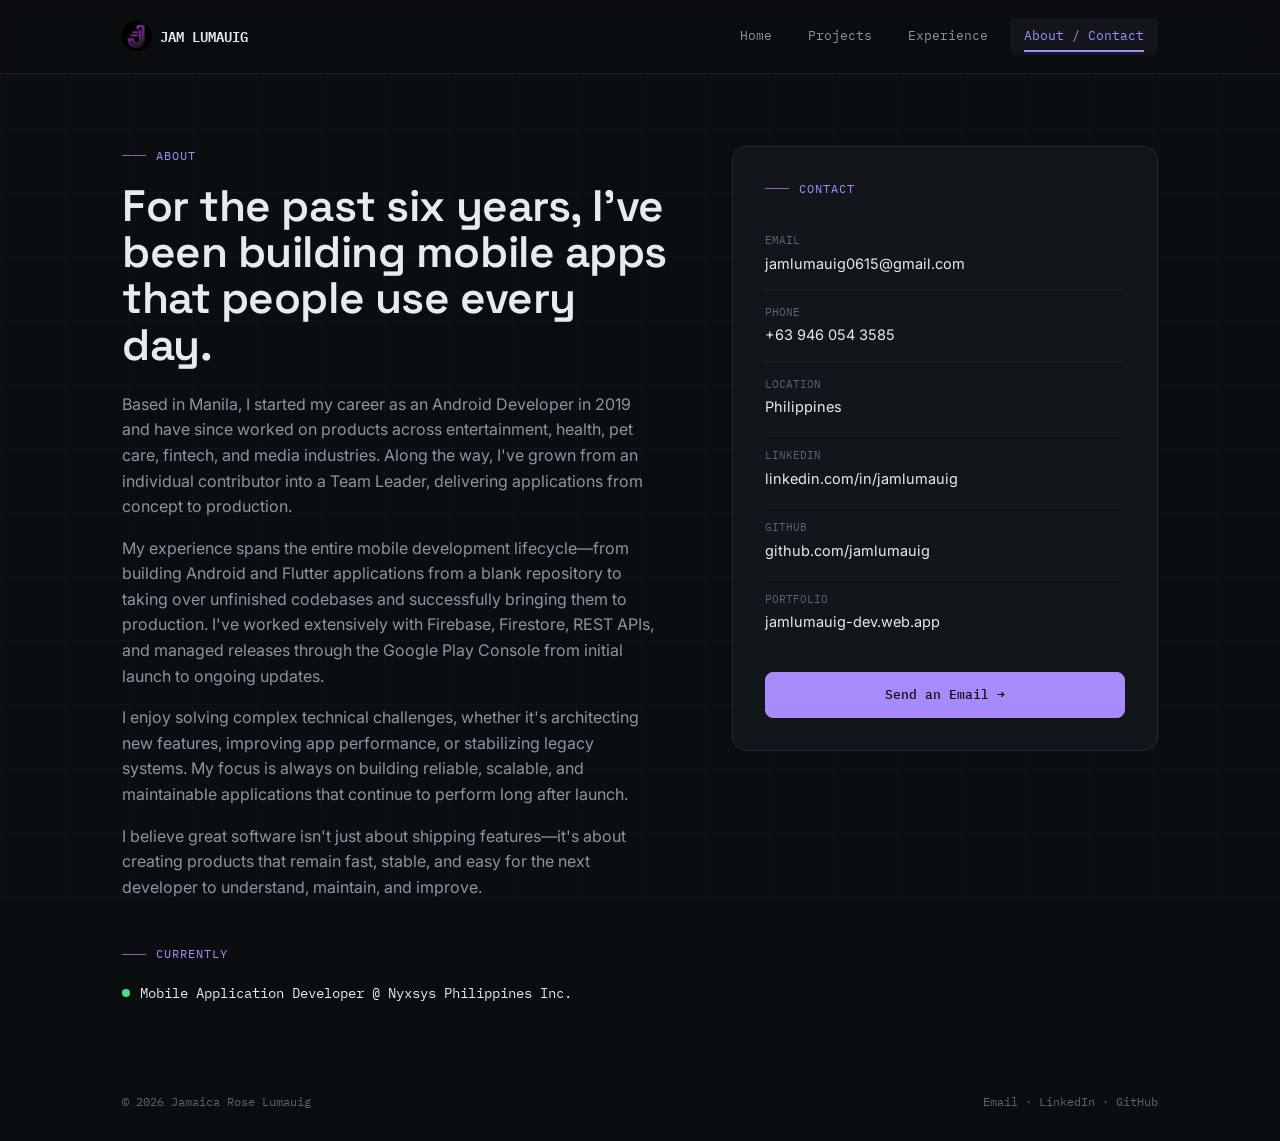
==== commit fda97e61: "commit" ====
--- a/about.html
+++ b/about.html
@@ -11,15 +11,15 @@
 
 <header class="site-nav">
   <div class="nav-inner">
-    <a href="index.html" class="nav-mark">
+    <a href="/" class="nav-mark">
       <img src="assets/navlogo.png" alt="Jamaica Rose Lumauig" class="nav-mark-logo">
       <span>JAM LUMAUIG</span>
     </a>
     <nav class="nav-links">
-      <a href="index.html">Home</a>
-      <a href="projects.html">Projects</a>
-      <a href="experience.html">Experience</a>
-      <a href="about.html" class="active">About / Contact</a>
+      <a href="/">Home</a>
+      <a href="/projects">Projects</a>
+      <a href="/experience">Experience</a>
+      <a href="/about" class="active">About / Contact</a>
     </nav>
   </div>
 </header>
@@ -80,14 +80,14 @@
             <span style="font-size:14.5px;">linkedin.com/in/jamlumauig</span>
           </a>
 
-          <a href="https://github.com/jamlumauig00" style="display:flex; flex-direction:column; gap:2px; padding:14px 0; border-bottom:1px solid var(--border-soft);">
+          <a href="https://github.com/jamlumauig" style="display:flex; flex-direction:column; gap:2px; padding:14px 0; border-bottom:1px solid var(--border-soft);">
             <span style="font-family:var(--font-mono); font-size:11px; color:var(--text-faint);">GITHUB</span>
-            <span style="font-size:14.5px;">github.com/jamlumauig00</span>
+            <span style="font-size:14.5px;">github.com/jamlumauig</span>
           </a>
 
-          <a href="https://jamlumauig.my.canva.site" style="display:flex; flex-direction:column; gap:2px; padding:14px 0;">
+          <a href="https://jamlumauig-dev.web.app/" style="display:flex; flex-direction:column; gap:2px; padding:14px 0;">
             <span style="font-family:var(--font-mono); font-size:11px; color:var(--text-faint);">PORTFOLIO</span>
-            <span style="font-size:14.5px;">jamlumauig.my.canva.site</span>
+            <span style="font-size:14.5px;">jamlumauig-dev.web.app</span>
           </a>
 
           <a href="mailto:jamlumauig0615@gmail.com" class="btn btn-primary" style="width:100%; justify-content:center; margin-top:24px;">Send an Email →</a>
--- a/style.css
+++ b/style.css
@@ -456,6 +456,27 @@
   [style*="gap:64px"] {
     gap: 32px !important;
   }
+
+  .about-layout {
+    flex-direction: column;
+    gap: 28px;
+  }
+
+  .about-copy,
+  .about-contact {
+    width: 100%;
+    min-width: 0;
+  }
+
+  .about-card {
+    position: static;
+    top: auto;
+    padding: 28px;
+  }
+
+  .about-title {
+    font-size: clamp(30px, 6vw, 40px);
+  }
 }
 
 @media (max-width: 480px) {
@@ -1064,4 +1085,31 @@
   .hero-headline h1 {
     font-size: clamp(30px, 12vw, 42px);
   }
-}
+
+  .about-hero {
+    padding-top: 56px !important;
+  }
+
+  .about-layout {
+    gap: 20px;
+  }
+
+  .about-card {
+    padding: 22px;
+    border-radius: 12px;
+  }
+
+  .about-title {
+    font-size: clamp(26px, 8vw, 31px);
+    line-height: 1.08;
+  }
+
+  .about-card a,
+  .about-card .btn {
+    width: 100%;
+  }
+
+  .about-card a {
+    word-break: break-word;
+  }
+}
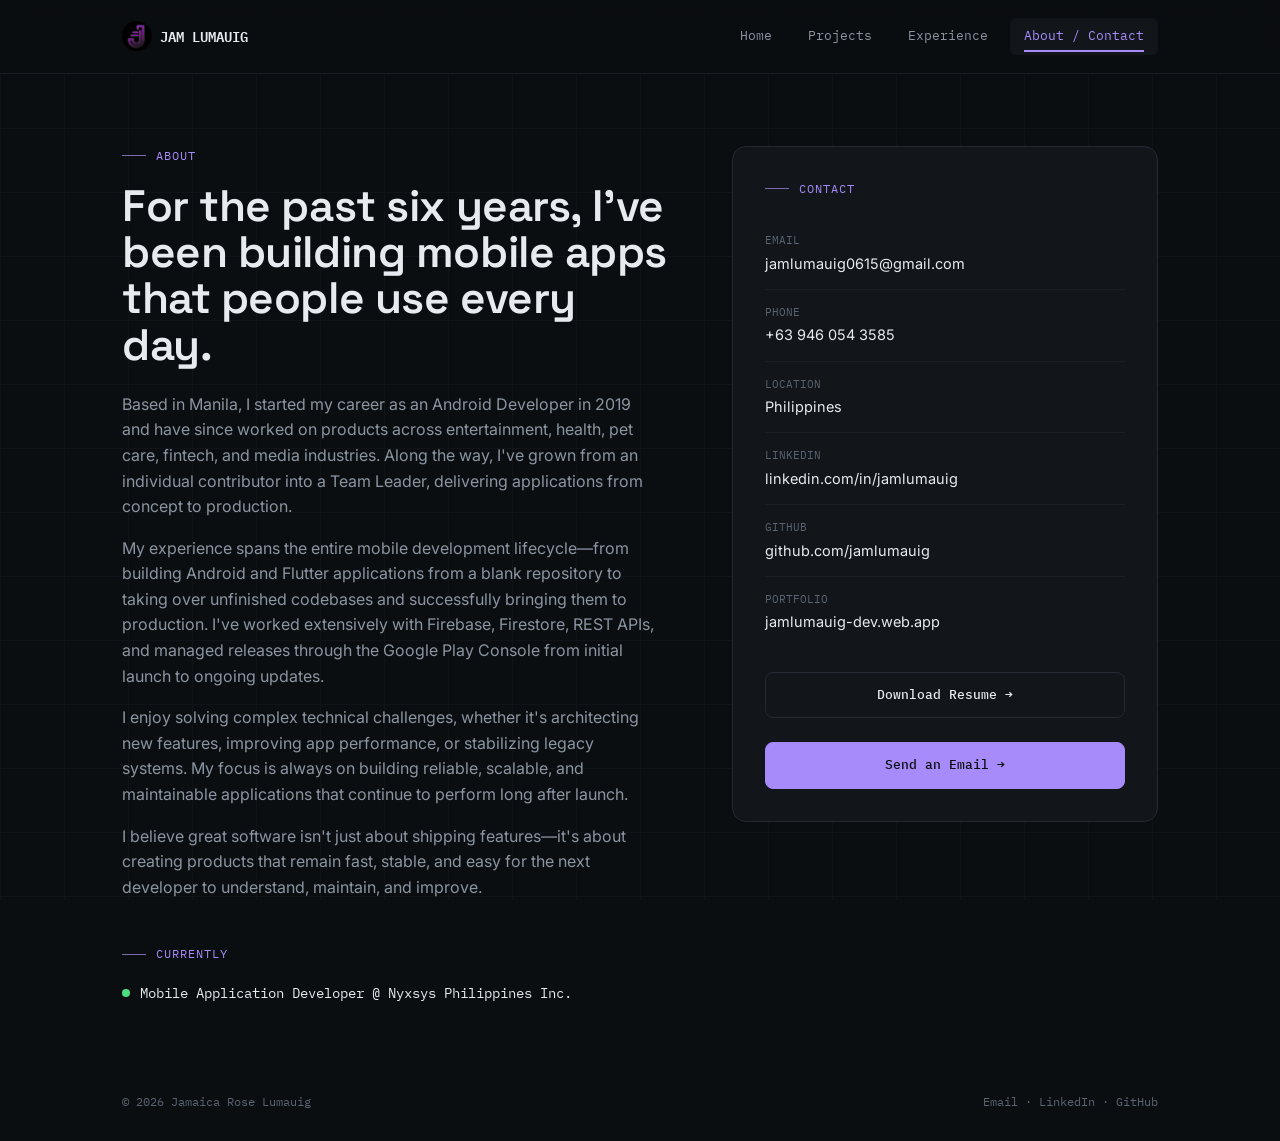
==== commit b666105e: "commit" ====
--- a/about.html
+++ b/about.html
@@ -90,6 +90,10 @@
             <span style="font-size:14.5px;">jamlumauig-dev.web.app</span>
           </a>
 
+          <a href="/assets/jlumauig.pdf" download="Jamaica-Rose-Lumauig-Resume.pdf" class="btn btn-ghost" style="width:100%; justify-content:center; margin-top:24px;">
+            Download Resume →
+          </a>
+
           <a href="mailto:jamlumauig0615@gmail.com" class="btn btn-primary" style="width:100%; justify-content:center; margin-top:24px;">Send an Email →</a>
         </div>
       </div>
